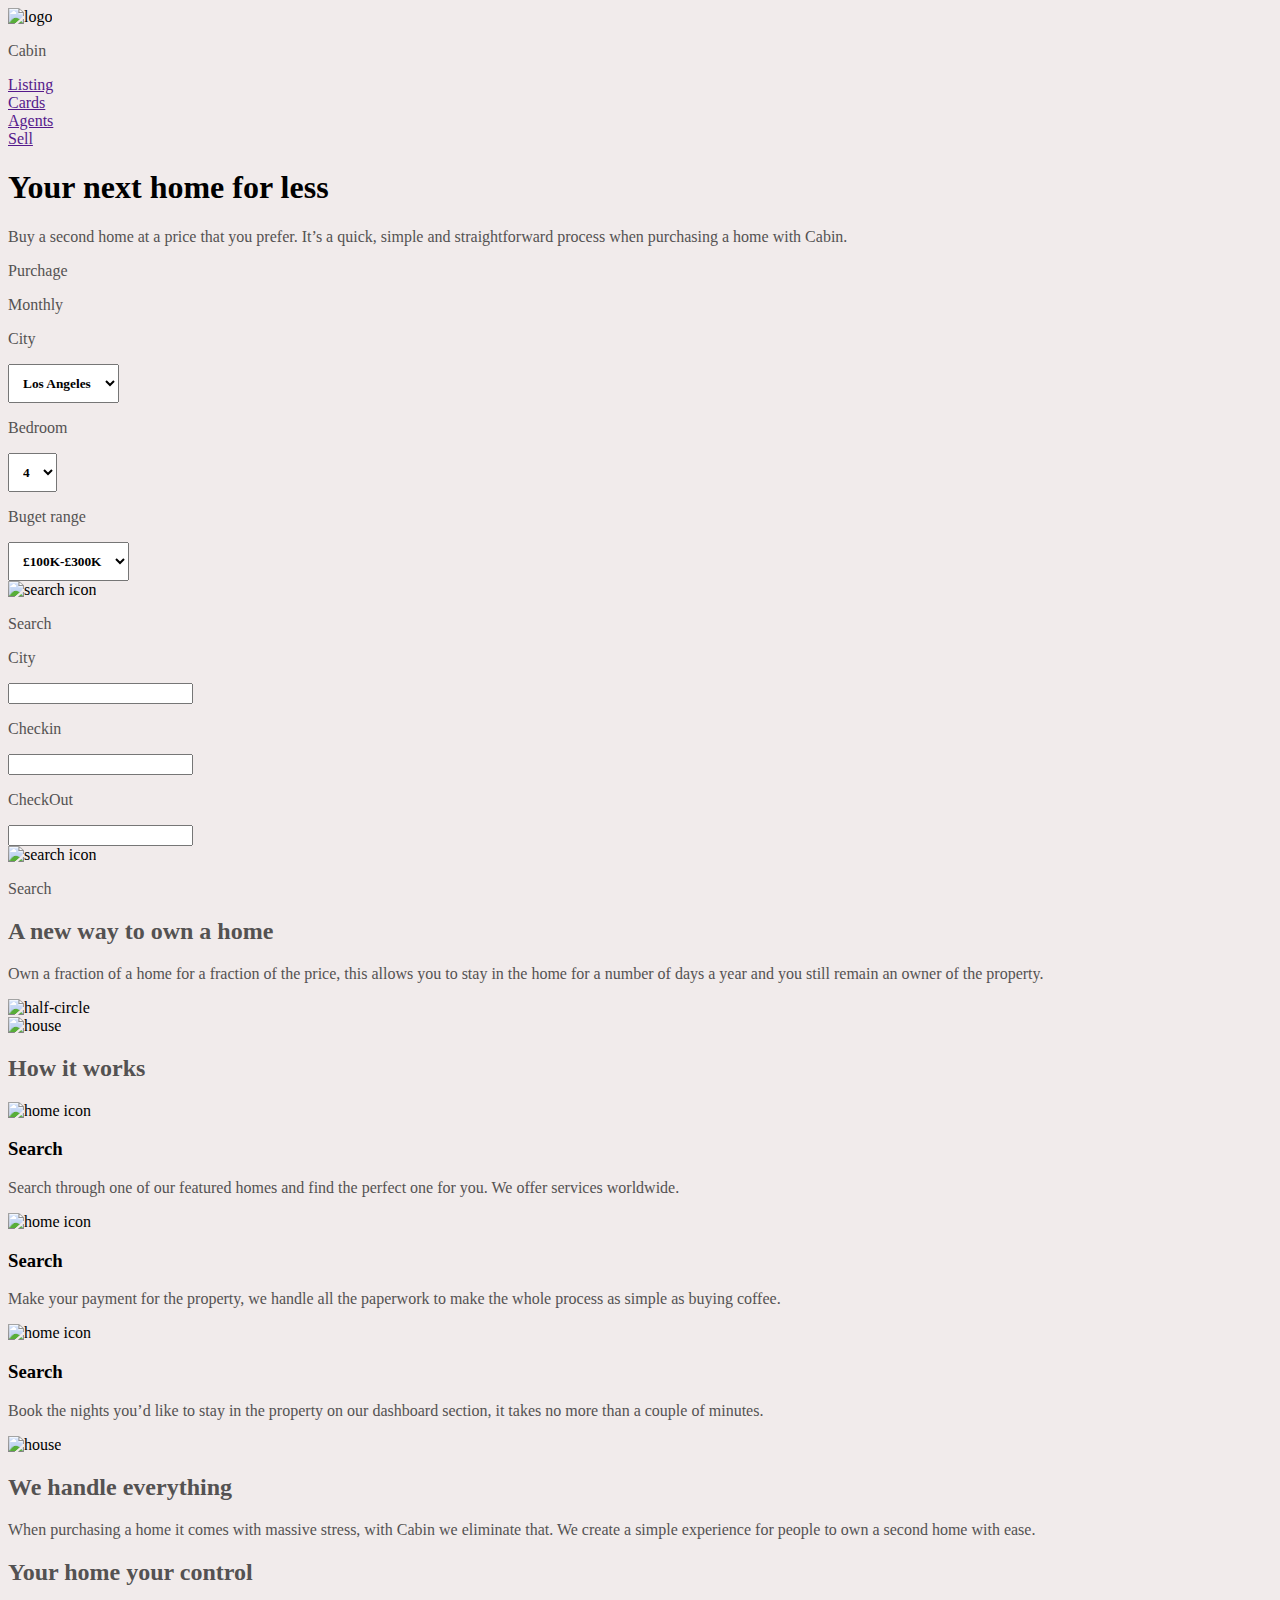
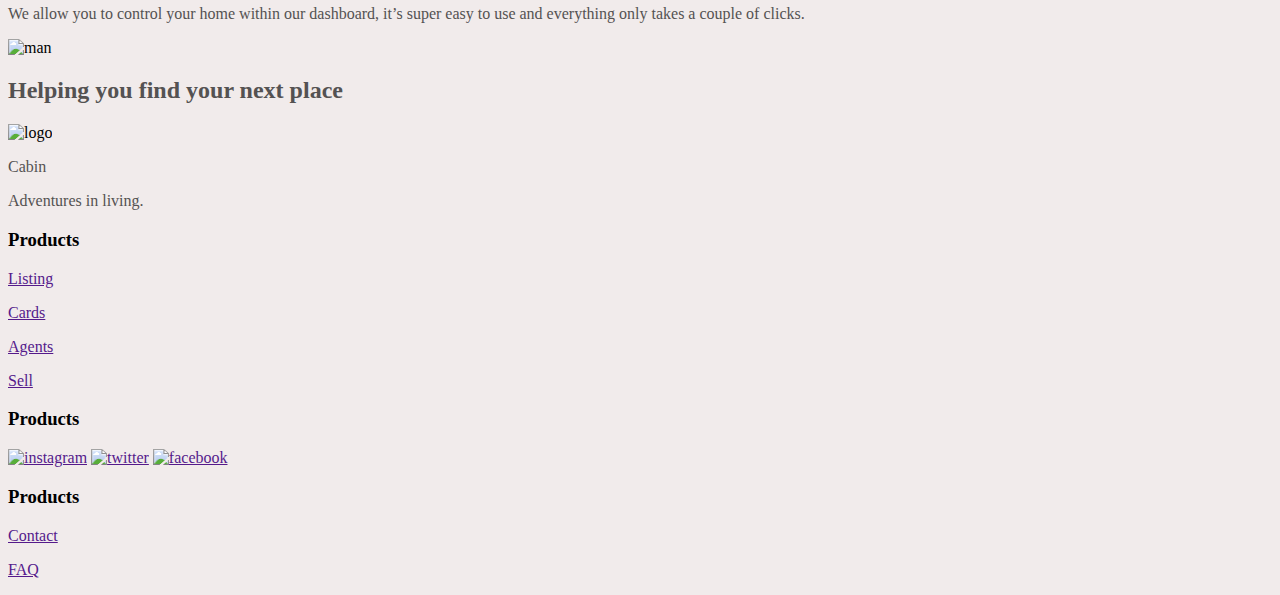
==== index.html @ 9b8d9e22 "HTML ADDED" ====
<!DOCTYPE html>
<html lang="en">

<head>
    <meta charset="UTF-8">
    <meta name="viewport" content="width=device-width, initial-scale=1.0">
    <!-- custom fonts -->
    <link rel="stylesheet" href="carmen-sans/style.css">
    <link rel="stylesheet" href="hk-groteks/style.css">
    <link rel="stylesheet" href="museo-sans/style.css">
    <!-- csutom css -->
    <link rel="stylesheet" href="css/utils.css">
    <link rel="stylesheet" href="css/style.css">
    <title>Cabin | Find Your Prefect Home</title>

    <style>
        body {
            background: #F1EBEB;
        }
        
        h2 {
            color: #545252;
        }
        
        p {
            color: #545252;
        }
        
        select {
            padding: 10px;
            font-family: HK Grotesk;
            font-style: normal;
            font-weight: 600;
            outline: line;
        }
    </style>
</head>

<body>
    <header>
        <div class="containerFluid">
            <nav class="navmenu">
                <div class="logo">
                    <img src="img/logo.png" alt="logo">
                    <p>Cabin</p>
                </div>
                <div class="menu">
                    <div class="menuItems">
                        <a href="">Listing</a>
                    </div>
                    <div class="menuItems">
                        <a href="">Cards</a>
                    </div>
                    <div class="menuItems">
                        <a href="">Agents</a>
                    </div>
                    <div class="menuItems">
                        <a href="">Sell</a>
                    </div>
                </div>
            </nav>
        </div>
    </header>
    <main>
        <!-- hero section -->
        <section>
            <div class="containerFluid hero">
                <!-- hero section will br here -->
                <div class="container">
                    <h1 class="colWhite tCenter">Your next home for less</h1>
                    <div class="container mb60">
                        <p class="colWhite tCenter">Buy a second home at a price that you prefer. It’s a quick, simple and straightforward process when purchasing a home with Cabin.</p>
                    </div>

                    <div class="searchSection">

                        <div class="searchTop">
                            <p id="purchage">Purchage</p>
                            <p id="monthly">Monthly</p>
                        </div>
                        <div class="searchBar">
                            <!-- purchage -->
                            <div class="grid4 py10">
                                <div class="searchColumns">
                                    <p>City</p>
                                    <select id="citylist" name="citylist">
                                        <option value="Barcelona">Barcelona</option>
                                        <option value="Berlin">Berlin</option>
                                        <option value="London">London</option>
                                        <option value="Los Angeles" selected>Los Angeles</option>
                                        <option value="New York">New York</option>
                                        <option value="Paris">Paris</option>
                                        <option value="Toronto">Toronto</option>
                                        <option value="Tokyo">Tokyo</option>
                                    </select>

                                </div>
                                <div class="searchColumns">
                                    <p>Bedroom</p>

                                    <select id="bedroom" name="bedroom">
                                        <option value="1">1</option>
                                        <option value="2">2</option>
                                        <option value="3">3</option>
                                        <option value="4" selected>4</option>
                                        <option value="5">5</option>
                                        <option value="6">6</option>
                                        <option value="7">7</option>
                                        <option value="8">8</option>
                                    </select>


                                </div>
                                <div class="searchColumns">
                                    <p>Buget range</p>

                                    <select id="bugetRange" name="bugetRange">
                                        <option value="£100K-£300K" selected>£100K-£300K</option>
                                        <option value="£300K-£500K">£300K-£500K</option>
                                        <option value="£500K-£1M">£500K-£1M</option>
                                        <option value="£1M+">£1M+</option>
                                    </select>



                                </div>
                                <div class="searchColumns">
                                    <div class="search">
                                        <img src="img/search.png" alt="search icon">
                                        <p>Search</p>
                                    </div>
                                </div>
                            </div>
                            <!-- purchage -->
                            <!-- monthly -->
                            <div class="grid4 hide">
                                <div class="searchColumns">
                                    <p>City</p>
                                    <input list="citylist" name="city" id="city">

                                    <datalist id="citylist">
                                      <option value="Barcelona">
                                      <option value="Berlin">
                                      <option value="London">
                                      <option value="Los Angeles">
                                      <option value="New York">
                                      <option value="Paris">
                                      <option value="Toronto">
                                      <option value="Tokyo">
                                    </datalist>
                                </div>
                                <div class="searchColumns">
                                    <p>Checkin</p>
                                    <input list="checkinDate" name="checkin" id="checkin">

                                    <datalist id="checkinDate">
                                      <option value="1">
                                    </datalist>
                                </div>
                                <div class="searchColumns">
                                    <p>CheckOut</p>
                                    <input list="checkOutDate" name="CheckOut" id="CheckOut">

                                    <datalist id="checkOutDate">
                                      <option value="£100K-£300K">
                                    </datalist>
                                </div>
                                <div class="searchColumns">
                                    <div class="search">
                                        <img src="img/search.png" alt="search icon">
                                        <p>Search</p>
                                    </div>
                                </div>
                            </div>
                            <!-- monthly -->
                        </div>
                    </div>
                </div>
            </div>
        </section>
        <!-- hero section -->
        <!-- grid section -->
        <section>
            <div class="containerFluid">
                <div class="grid2 my50">

                    <div class="column2">
                        <div class="colContent">
                            <h2>A new way to own a home</h2>
                            <p>Own a fraction of a home for a fraction of the price, this allows you to stay in the home for a number of days a year and you still remain an owner of the property.</p>
                            <img src="img/home/half-circle.png" alt="half-circle">
                        </div>
                    </div>
                    <div class="column2 homeImage">
                        <img src="img/home/house1.png" alt="house">
                    </div>

                </div>
            </div>
        </section>
        <!-- grid section -->
        <section>
            <div class="container80 py200">
                <h2 class="tCenter">How it works</h2>
                <div class="grid3 my50">
                    <div class="column3 p40">
                        <div class="cardTop">
                            <img src="img/home/house.png" alt="home icon">
                            <h3>Search</h3>
                        </div>
                        <p>Search through one of our featured homes and find the perfect one for you. We offer services worldwide.</p>
                    </div>
                    <div class="column3 p40">
                        <div class="cardTop">
                            <img src="img/home/connect.png" alt="home icon">
                            <h3>Search</h3>
                        </div>
                        <p>Make your payment for the property, we handle all the paperwork to make the whole process as simple as buying coffee.</p>
                    </div>
                    <div class="column3 p40">
                        <div class="cardTop">
                            <img src="img/home/key.png" alt="home icon">
                            <h3>Search</h3>
                        </div>
                        <p>Book the nights you’d like to stay in the property on our dashboard section, it takes no more than a couple of minutes.</p>
                    </div>
                </div>
            </div>
        </section>
        <!-- grid section -->
        <section>
            <div class="containerFluid">
                <div class="grid2">
                    <div class="column2 homeImage">
                        <img src="img/home/house2.png" alt="house">
                    </div>
                    <div class="column2">
                        <div class="colContent">
                            <h2>We handle everything</h2>
                            <p>When purchasing a home it comes with massive stress, with Cabin we eliminate that. We create a simple experience for people to own a second home with ease.</p>
                        </div>
                    </div>
                </div>
            </div>
        </section>
        <!-- grid section -->
        <section>
            <div class="containerFluid">
                <div class="grid2">

                    <div class="column2">
                        <div class="colContent">
                            <h2>Your home your control</h2>
                            <p>We allow you to control your home within our dashboard, it’s super easy to use and everything only takes a couple of clicks.</p>
                        </div>
                    </div>
                    <div class="column2 manImage">
                        <img src="img/home/man.png" alt="man">
                    </div>

                </div>
            </div>
        </section>
        <!-- message section -->
        <section>
            <div class="containerFluid">
                <div class="message">
                    <h2 class="tCenter">Helping you find your next place</h2>
                </div>
            </div>
        </section>
    </main>
    <footer>
        <div class="containerFluid bgWhite">
            <div class="container80 footer">
                <div class="logoSection">
                    <div class="logo">
                        <img src="img/logo-black" alt="logo">
                        <p class="colBlack">Cabin</p>
                    </div>
                    <p class="desc">Adventures in living.</p>
                </div>
                <div class="footerMenu">
                    <div class="listMenu">
                        <h3>Products</h3>
                        <div class="lists">
                            <p> <a href=""> Listing </a> </p>
                            <p> <a href=""> Cards </a> </p>
                            <p> <a href=""> Agents </a> </p>
                            <p> <a href=""> Sell </a> </p>
                        </div>
                    </div>
                    <div class="listMenu">
                        <h3>Products</h3>
                        <div class="lists socialList">
                            <a href=""><img src="img/instagram.png" alt="instagram"></a>
                            <a href=""><img src="img/twitter.png" alt="twitter"></a>
                            <a href=""><img src="img/facebook.png" alt="facebook"></a>
                        </div>
                    </div>
                    <div class="listMenu">
                        <h3>Products</h3>
                        <div class="lists">
                            <p> <a href=""> Contact </a> </p>
                            <p> <a href=""> FAQ </a> </p>
                        </div>
                    </div>
                </div>
            </div>
        </div>

    </footer>
</body>

</html>
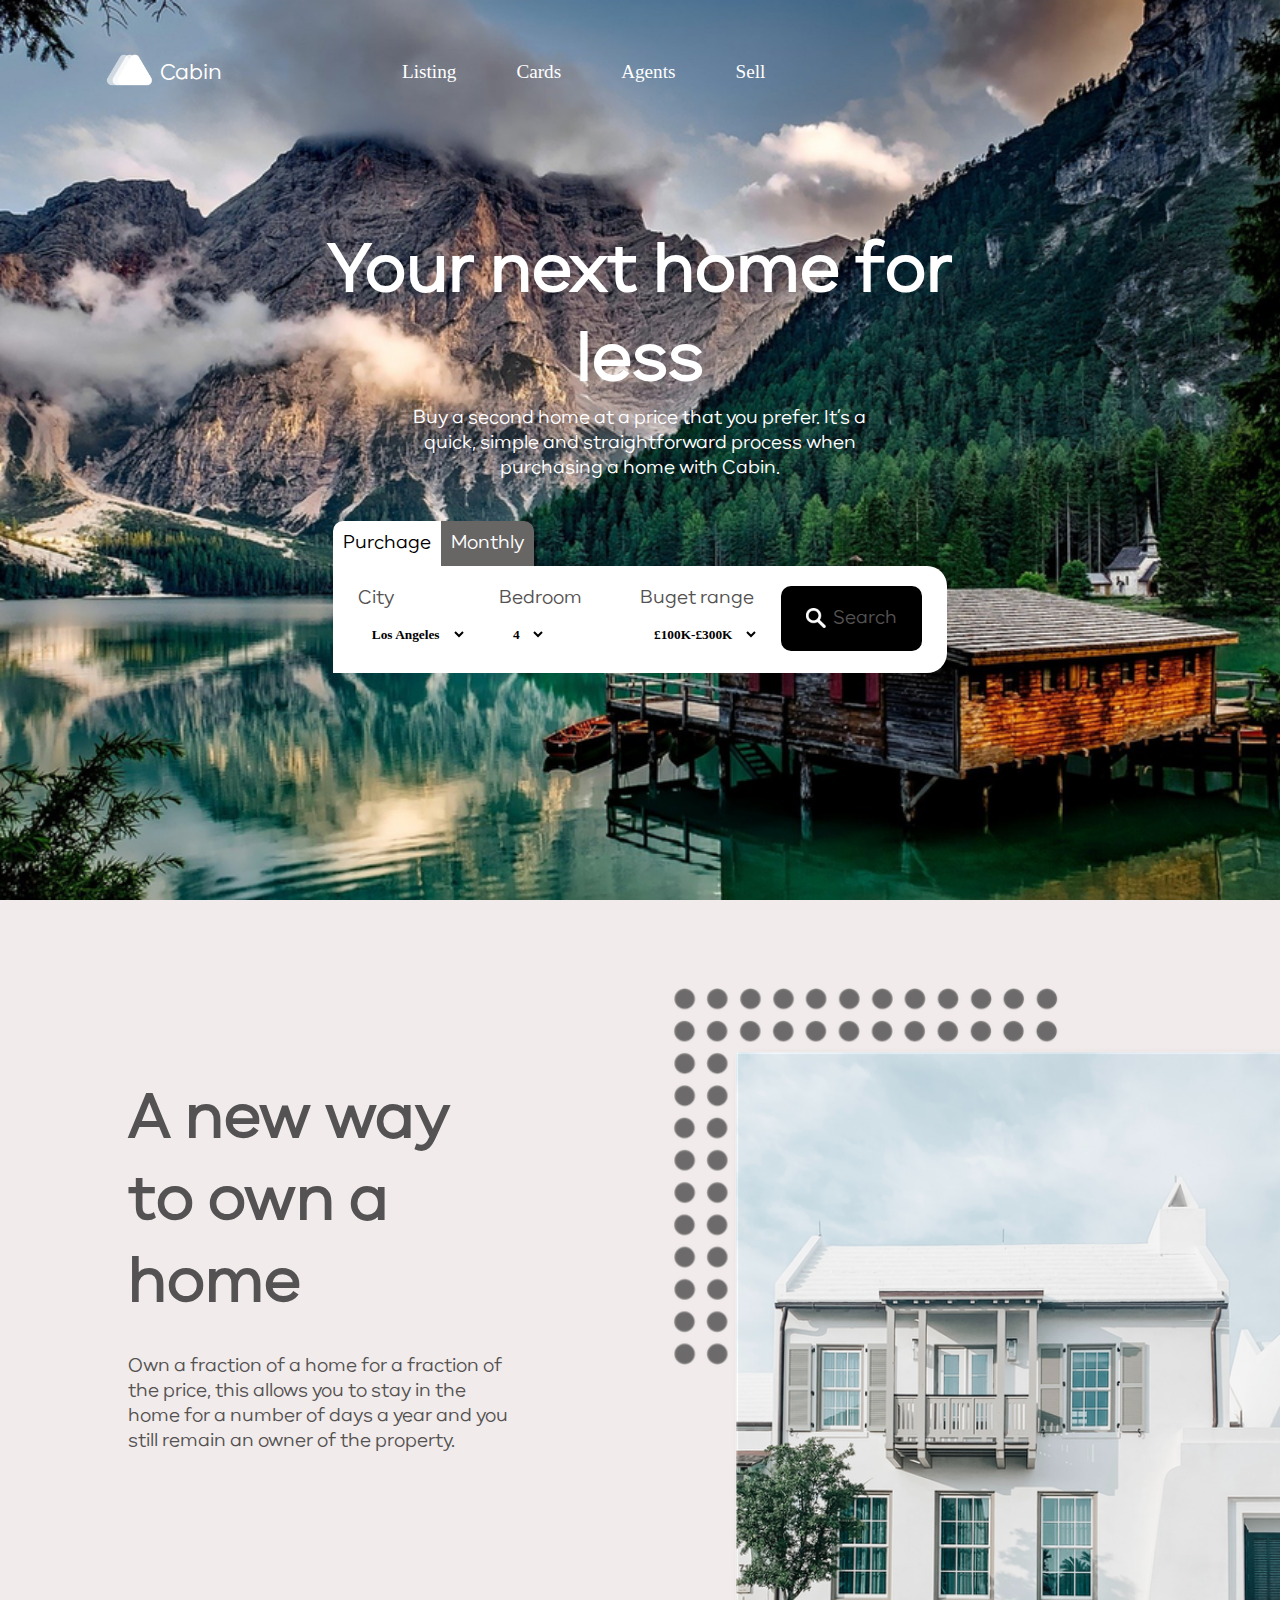
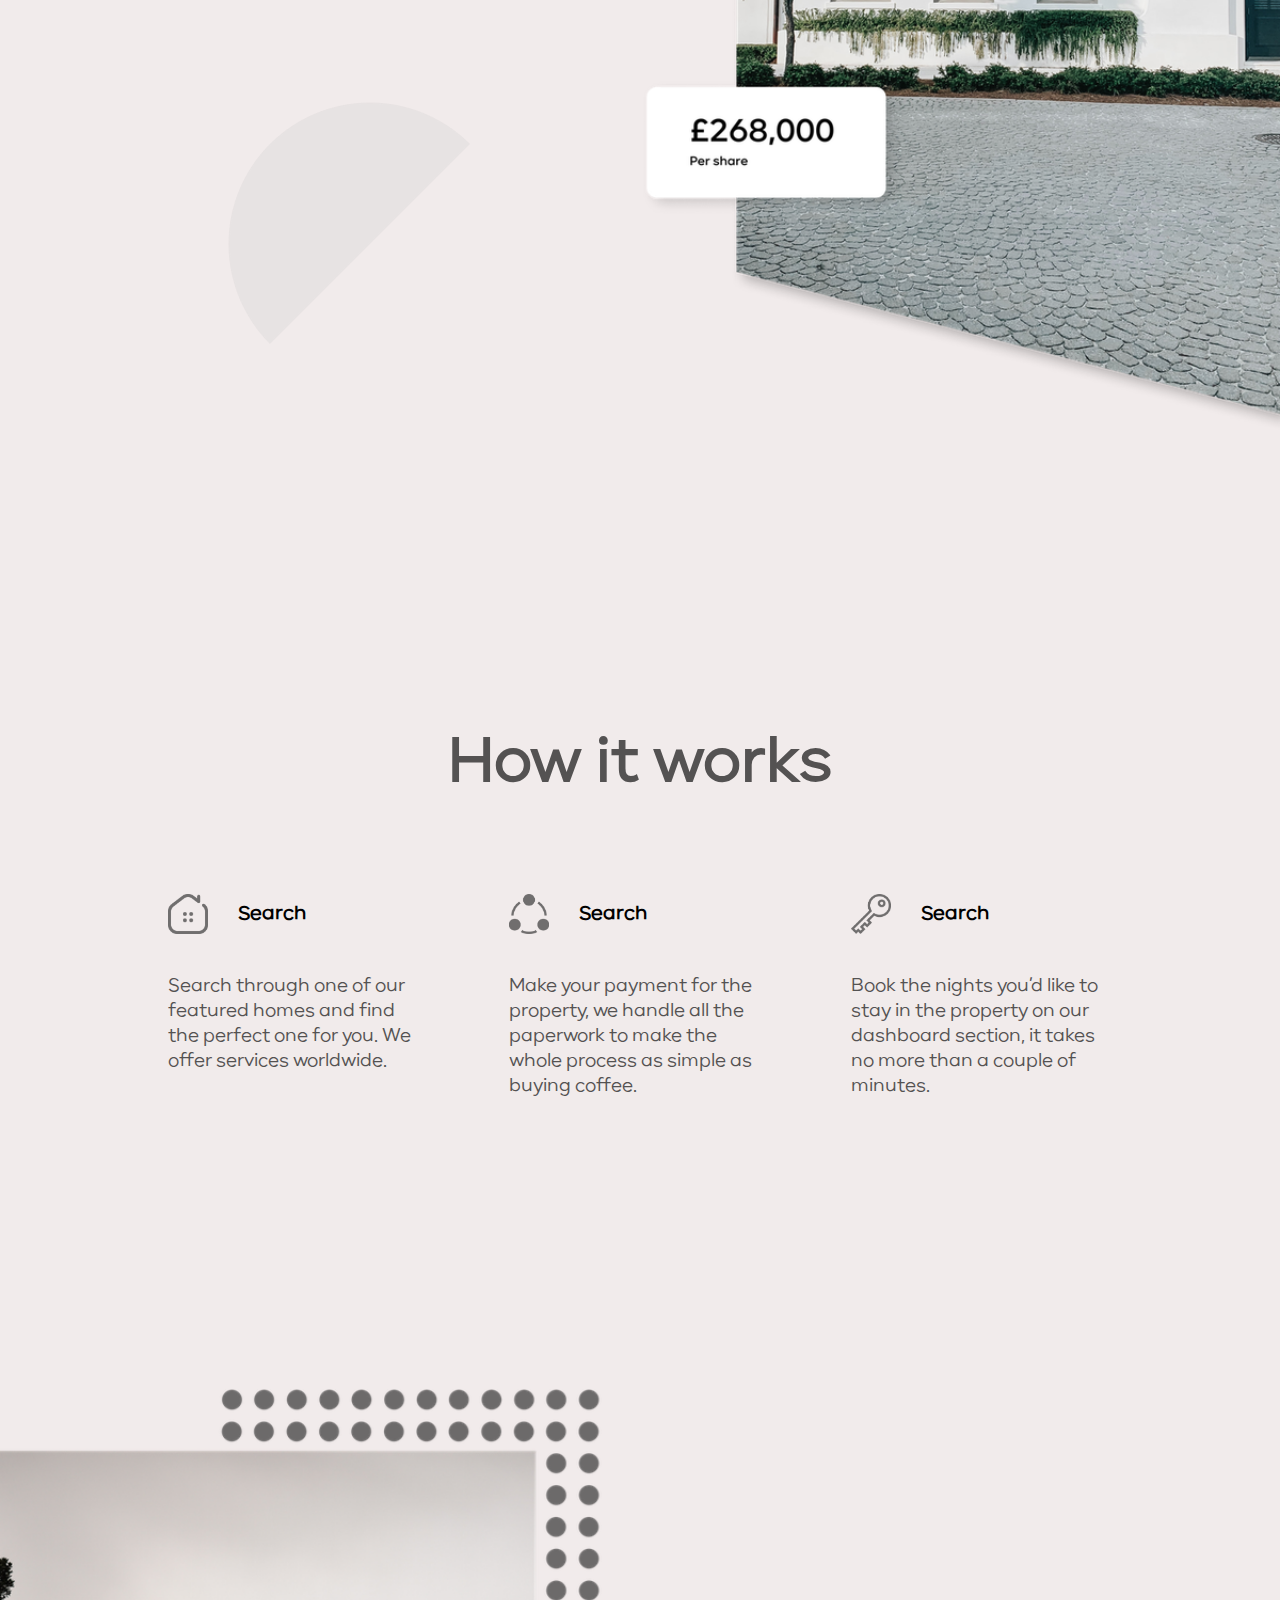
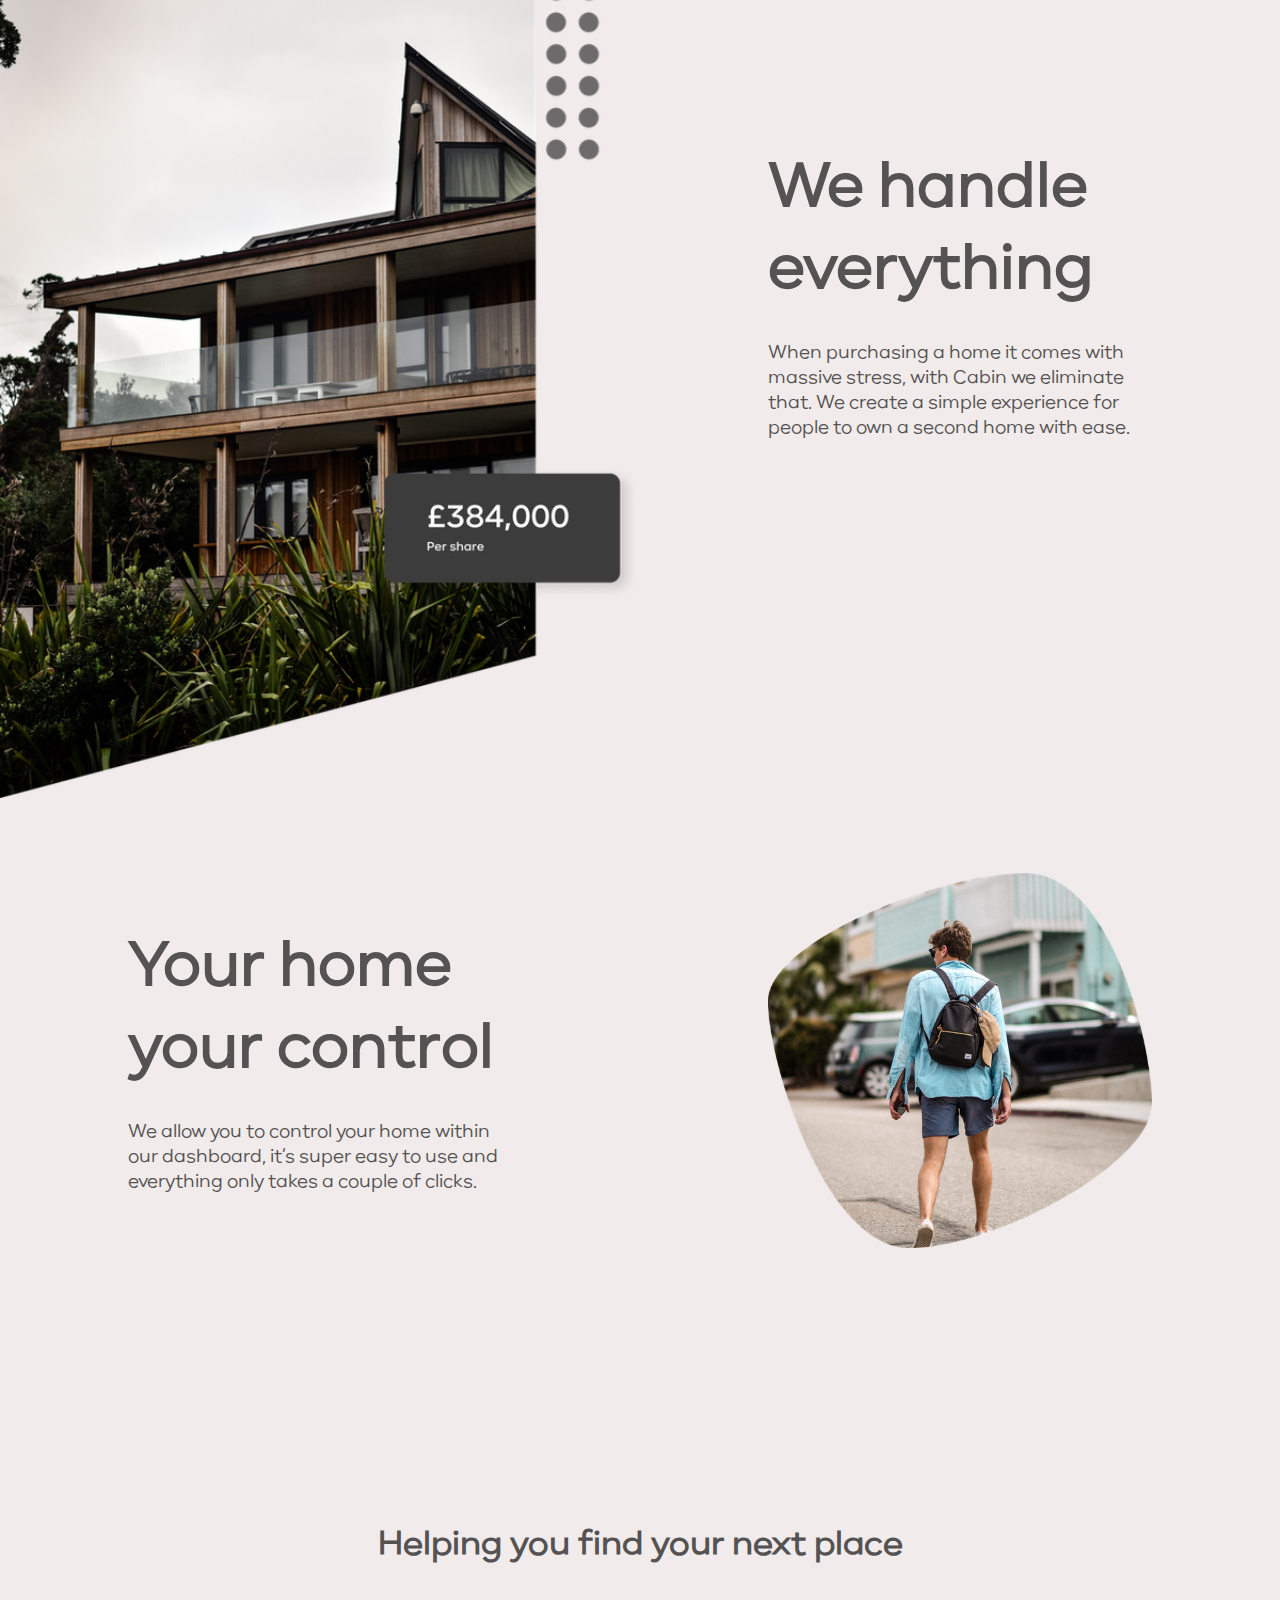
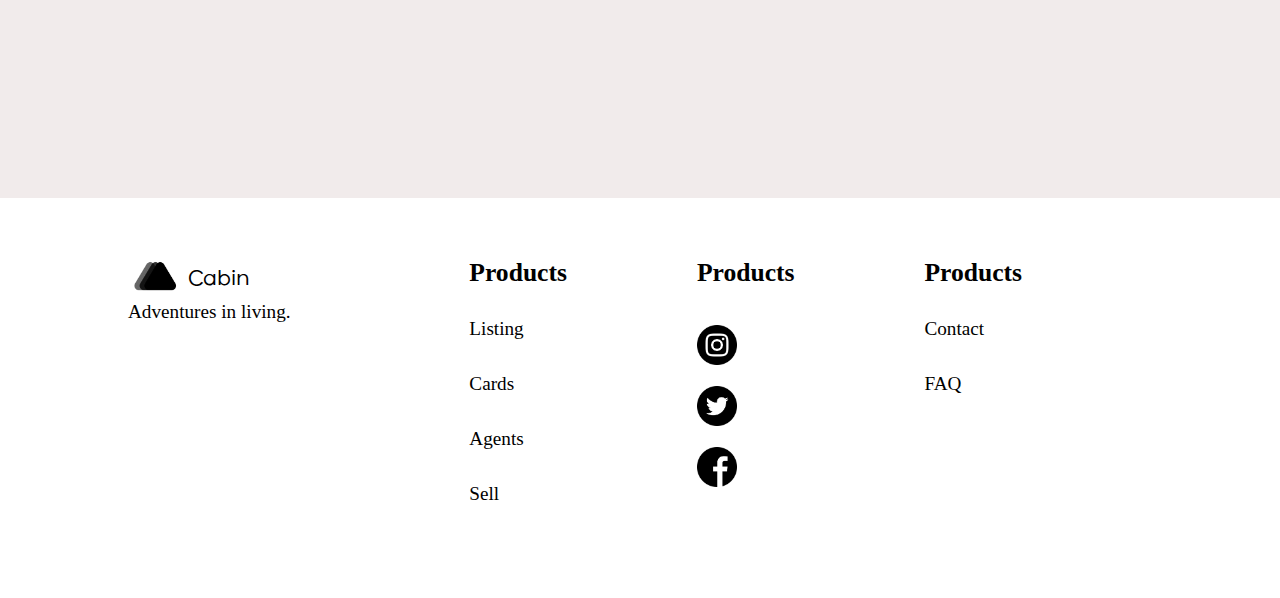
==== commit 057b5ed9: "Update index.html" ====
--- a/index.html
+++ b/index.html
@@ -5,12 +5,12 @@
     <meta charset="UTF-8">
     <meta name="viewport" content="width=device-width, initial-scale=1.0">
     <!-- custom fonts -->
-    <link rel="stylesheet" href="carmen-sans/style.css">
-    <link rel="stylesheet" href="hk-groteks/style.css">
-    <link rel="stylesheet" href="museo-sans/style.css">
+    <link rel="stylesheet" href="https://ckwebstudio.github.io/webapp/carmen-sans/style.css">
+    <link rel="stylesheet" href="https://ckwebstudio.github.io/webapp/hk-groteks/style.css">
+    <link rel="stylesheet" href="https://ckwebstudio.github.io/webapp/museo-sans/style.css">
     <!-- csutom css -->
-    <link rel="stylesheet" href="css/utils.css">
-    <link rel="stylesheet" href="css/style.css">
+    <link rel="stylesheet" href="https://ckwebstudio.github.io/webapp/css/utils.css">
+    <link rel="stylesheet" href="https://ckwebstudio.github.io/webapp/css/style.css">
     <title>Cabin | Find Your Prefect Home</title>
 
     <style>
@@ -312,4 +312,4 @@
     </footer>
 </body>
 
-</html>+</html>
